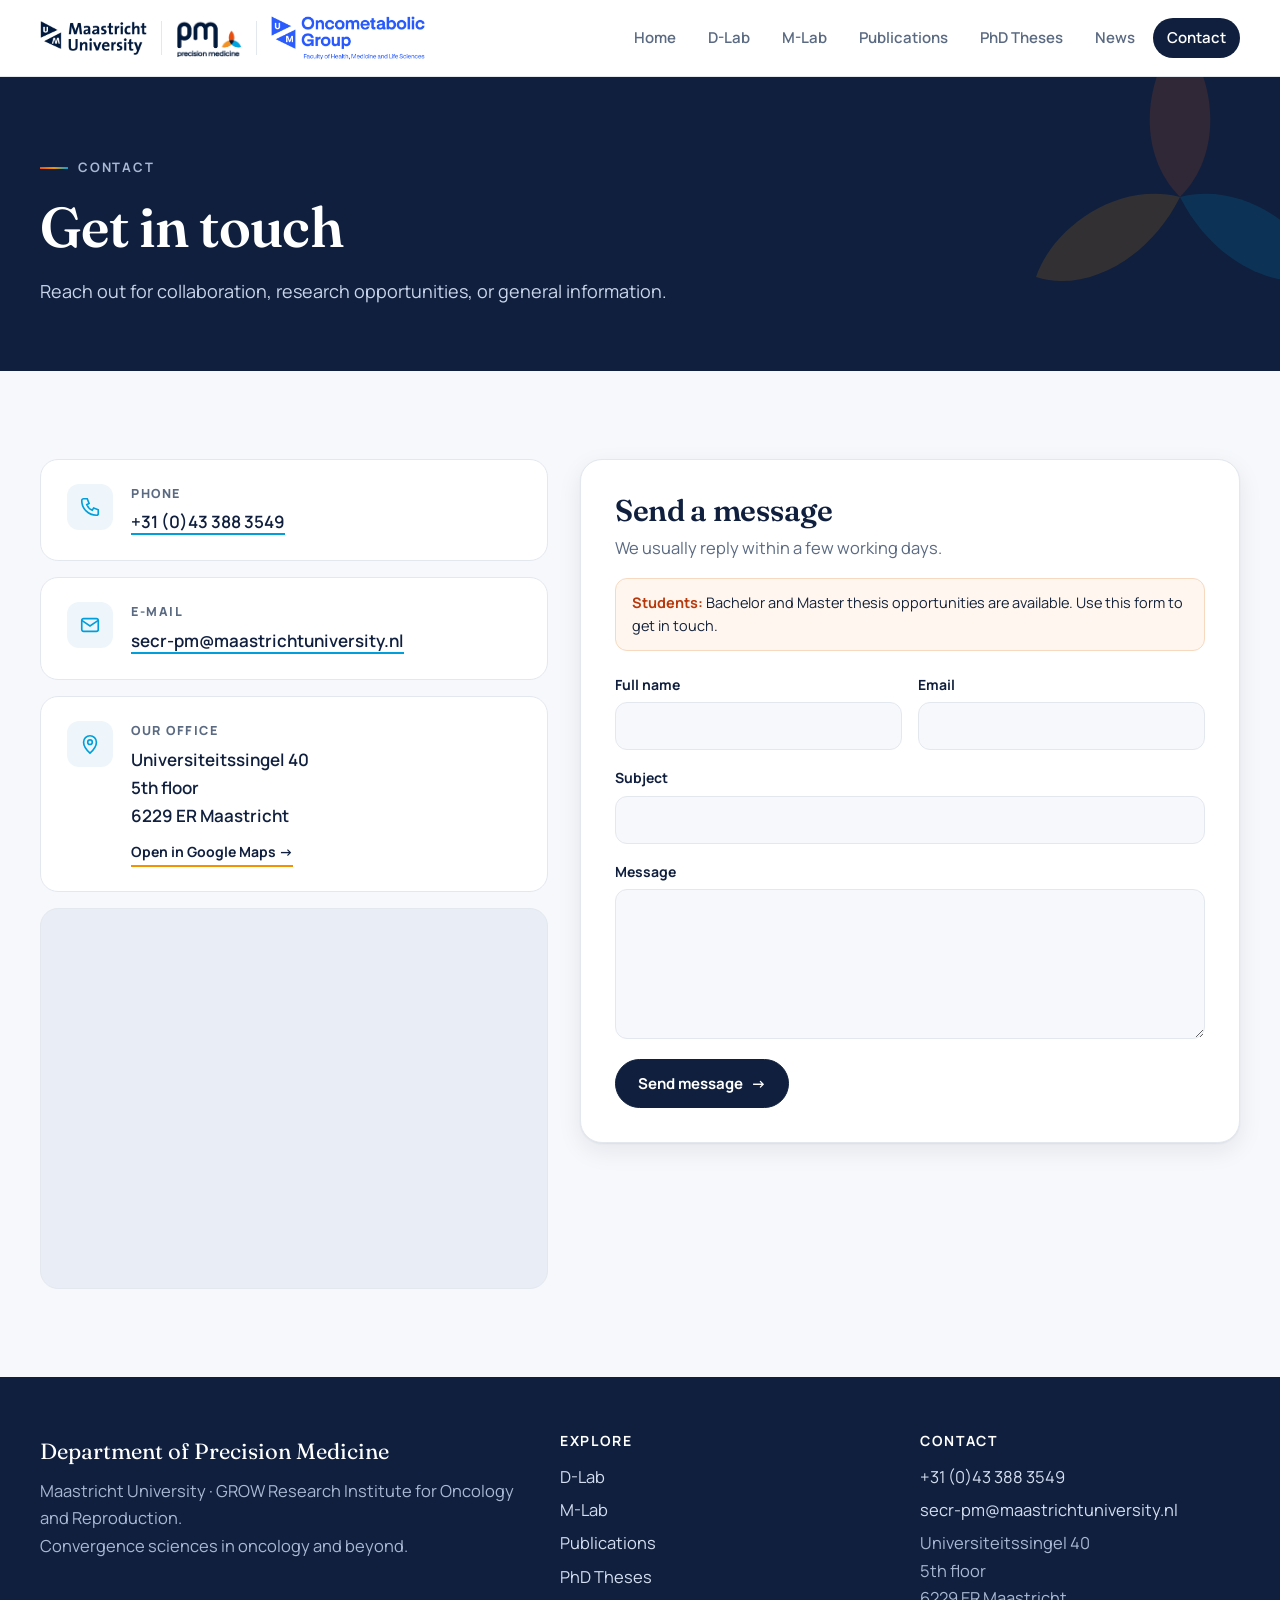
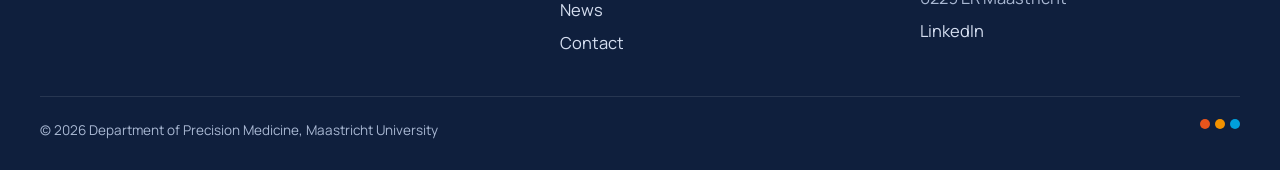
==== contact.html @ 1cc8ebc4 "Logo, secr-pm e-mail, inaugural lecture, full author lists" ====
<!doctype html>
<html lang="en">
<head>
<meta charset="utf-8">
<meta name="viewport" content="width=device-width, initial-scale=1">
<title>Contact | Department of Precision Medicine | Maastricht University</title>
<meta name="description" content="Contact the Department of Precision Medicine.">
<link rel="icon" href="img/logos/favicon.svg" type="image/svg+xml">
<link rel="icon" href="img/logos/favicon-32.png" sizes="32x32" type="image/png">
<link rel="icon" href="img/logos/favicon-16.png" sizes="16x16" type="image/png">
<link rel="icon" href="favicon.ico" sizes="48x48">
<link rel="apple-touch-icon" href="img/logos/apple-touch-icon.png">
<meta name="theme-color" content="#0f1f3d">
<link rel="preconnect" href="https://fonts.googleapis.com">
<link rel="preconnect" href="https://fonts.gstatic.com" crossorigin>
<link href="https://fonts.googleapis.com/css2?family=Fraunces:ital,opsz,wght@0,9..144,500;0,9..144,600;1,9..144,500;1,9..144,600&family=Manrope:wght@400;500;600;700;800&display=swap" rel="stylesheet">
<link rel="stylesheet" href="assets/css/site.css?v=20261124">
</head>
<body class="">
<header class="site-header">
  <div class="wrap">
    <a class="brand" href="index.html" aria-label="Department of Precision Medicine home">
      <img class="um" src="img/logos/um.png" alt="Maastricht University">
      <span class="divider"></span>
      <img class="pm" src="img/logos/department-logo.png" alt="Precision Medicine">
      <span class="divider d2"></span>
      <img class="onco" src="img/logos/oncometabolic-group.png" alt="Oncometabolic Group, Faculty of Health, Medicine and Life Sciences">
    </a>
    <button class="menu-btn" aria-expanded="false" aria-label="Open menu">Menu</button>
    <nav class="nav" aria-label="Main">
<a href="index.html">Home</a>
<a href="d-lab.html">D-Lab</a>
<a href="m-lab.html">M-Lab</a>
<a href="publications.html">Publications</a>
<a href="theses.html">PhD Theses</a>
<a href="news.html">News</a>
<a href="contact.html" class="active" aria-current="page">Contact</a>
    </nav>
  </div>
</header>
<main>
<section class="page-hero">
  <div class="trefoil" style="right:-60px;top:-40px;width:320px;height:320px;opacity:.16"><svg viewBox="0 0 200 200" aria-hidden="true"><g fill-opacity=".95">
<path d="M100 100 C70 70 80 20 100 0 C120 20 130 70 100 100Z" fill="#e8541c"/>
<path d="M100 100 C140 90 180 120 190 150 C160 160 120 140 100 100Z" fill="#009fdb"/>
<path d="M100 100 C80 140 40 160 10 150 C20 120 60 90 100 100Z" fill="#f39200"/></g></svg></div>
  <div class="wrap"><span class="eyebrow">Contact</span><h1>Get in touch</h1><p>Reach out for collaboration, research opportunities, or general information.</p></div>
</section>
<section class="section"><div class="wrap contact-grid">
  <div>
    <div class="info-cards">
      <div class="info"><span class="ic"><svg viewBox="0 0 24 24" fill="none" stroke="currentColor" stroke-width="1.8"><path d="M5 3h4l2 5-2.5 1.5a11 11 0 0 0 6 6L16 13l5 2v4a2 2 0 0 1-2 2A16 16 0 0 1 3 5a2 2 0 0 1 2-2z"/></svg></span><div><div class="k">Phone</div><div class="v"><a href="tel:+31433883549">+31 (0)43 388 3549</a></div></div></div>
      <div class="info"><span class="ic"><svg viewBox="0 0 24 24" fill="none" stroke="currentColor" stroke-width="1.8"><rect x="3" y="5" width="18" height="14" rx="2"/><path d="m3 7 9 6 9-6"/></svg></span><div><div class="k">E-mail</div><div class="v"><a href="mailto:secr-pm@maastrichtuniversity.nl">secr-pm@maastrichtuniversity.nl</a></div></div></div>
      <div class="info"><span class="ic"><svg viewBox="0 0 24 24" fill="none" stroke="currentColor" stroke-width="1.8"><path d="M12 22s7-6.5 7-12a7 7 0 0 0-14 0c0 5.5 7 12 7 12z"/><circle cx="12" cy="10" r="2.5"/></svg></span><div><div class="k">Our office</div><div class="v">Universiteitssingel 40<br>5th floor<br>6229 ER Maastricht</div>
        <a class="link-more" style="display:inline-block;margin-top:10px;font-size:14px" href="https://www.google.com/maps/search/?api=1&amp;query=Universiteitssingel+40,+6229+ER+Maastricht" target="_blank" rel="noopener">Open in Google Maps →</a></div></div>
    </div>
    <div class="map"><iframe title="Map: Universiteitssingel 40, Maastricht" loading="lazy" src="https://www.openstreetmap.org/export/embed.html?bbox=5.6855%2C50.8320%2C5.7005%2C50.8395&amp;layer=mapnik&amp;marker=50.83575%2C5.69300"></iframe></div>
  </div>
  <div class="form-card" id="form">
    <h2>Send a message</h2>
    <p>We usually reply within a few working days.</p>
    <div class="form-note-students"><strong>Students:</strong> Bachelor and Master thesis opportunities are available. Use this form to get in touch.</div>
    <form action="https://formsubmit.co/z.salahuddin@maastrichtuniversity.nl" method="POST">
      <input type="hidden" name="_subject" value="New contact form submission - Precision Medicine website">
      <input type="hidden" name="_captcha" value="false">
      <input type="hidden" name="_template" value="table">
      <div class="fgrid">
        <div class="field"><label for="name">Full name</label><input id="name" name="name" type="text" autocomplete="name" required></div>
        <div class="field"><label for="email">Email</label><input id="email" name="email" type="email" autocomplete="email" required></div>
        <div class="field full"><label for="subject">Subject</label><input id="subject" name="subject" type="text" required></div>
        <div class="field full"><label for="message">Message</label><textarea id="message" name="message" required></textarea></div>
      </div>
      <button class="btn" type="submit">Send message <span class="arr">→</span></button>
    </form>
  </div>
</div></section>
</main>
<footer class="site-footer">
  <div class="wrap">
    <div class="foot">
      <div>
        <div class="name">Department of Precision Medicine</div>
        <p>Maastricht University · GROW Research Institute for Oncology and Reproduction.<br>Convergence sciences in oncology and beyond.</p>
      </div>
      <div>
        <h4>Explore</h4>
        <ul><li><a href="d-lab.html">D-Lab</a></li><li><a href="m-lab.html">M-Lab</a></li><li><a href="publications.html">Publications</a></li><li><a href="theses.html">PhD Theses</a></li><li><a href="news.html">News</a></li><li><a href="contact.html">Contact</a></li></ul>
      </div>
      <div>
        <h4>Contact</h4>
        <ul>
          <li><a href="tel:+31433883549">+31 (0)43 388 3549</a></li>
          <li><a href="mailto:secr-pm@maastrichtuniversity.nl">secr-pm@maastrichtuniversity.nl</a></li>
          <li>Universiteitssingel 40<br>5th floor<br>6229 ER Maastricht</li>
          <li><a href="https://www.linkedin.com/company/precision-medicine-maastricht-university/" target="_blank" rel="noopener">LinkedIn</a></li>
        </ul>
      </div>
    </div>
    <div class="foot-bottom">
      <span>© <span data-year>2026</span> Department of Precision Medicine, Maastricht University</span>
      <span class="tri"><i style="background:#e8541c"></i><i style="background:#f39200"></i><i style="background:#009fdb"></i></span>
    </div>
  </div>
</footer>
<div class="lightbox" role="dialog" aria-label="Enlarged figure"><button aria-label="Close">×</button><img alt=""></div>
<script src="assets/js/site.js"></script>
</body>
</html>
---- assets/css/site.css ----
/* Department of Precision Medicine — site styles */
:root {
  --navy: #0f1f3d;
  --navy-2: #172b52;
  --ink: #14223a;
  --muted: #5a6a82;
  --line: #e3e8ef;
  --paper: #f7f8fb;
  --white: #ffffff;
  --cyan: #009fdb;
  --orange: #e8541c;
  --amber: #f39200;
  --accent: var(--cyan);
  --radius: 18px;
  --radius-sm: 12px;
  --shadow: 0 1px 2px rgba(15, 31, 61, .06), 0 8px 24px rgba(15, 31, 61, .08);
  --shadow-lg: 0 2px 4px rgba(15, 31, 61, .06), 0 20px 48px rgba(15, 31, 61, .14);
  --max: 1200px;
  --serif: "Fraunces", Georgia, "Times New Roman", serif;
  --sans: "Manrope", "Segoe UI", system-ui, sans-serif;
}

* { box-sizing: border-box; }
html { scroll-behavior: smooth; scroll-padding-top: 96px; }
body {
  margin: 0;
  font-family: var(--sans);
  font-size: 16.5px;
  line-height: 1.65;
  color: var(--ink);
  background: var(--paper);
  -webkit-font-smoothing: antialiased;
}
img { max-width: 100%; display: block; }
a { color: inherit; }
h1, h2, h3, h4 { line-height: 1.15; margin: 0; color: var(--navy); }
h1, h2 { font-family: var(--serif); font-weight: 600; letter-spacing: -0.01em; }
p { margin: 0; }
.wrap { width: min(var(--max), 100% - 40px); margin-inline: auto; }

/* ---------- Header ---------- */
.site-header {
  position: sticky; top: 0; z-index: 50;
  background: rgba(255, 255, 255, .92);
  backdrop-filter: saturate(160%) blur(10px);
  border-bottom: 1px solid var(--line);
}
.site-header .wrap { display: flex; align-items: center; gap: 24px; height: 76px; }
.brand { display: flex; align-items: center; gap: 14px; text-decoration: none; flex-shrink: 0; }
.brand img.um { height: 34px; width: auto; }
.brand .divider { width: 1px; height: 34px; background: var(--line); }
.brand img.pm { height: 38px; width: auto; }
.brand img.onco { height: 44px; width: auto; }
.nav { margin-left: auto; display: flex; gap: 4px; }
.nav a {
  text-decoration: none; font-weight: 600; font-size: 15px; color: var(--muted);
  padding: 8px 14px; border-radius: 999px; transition: background .2s, color .2s;
}
.nav a:hover { color: var(--navy); background: #eef2f7; }
.nav a.active { color: var(--white); background: var(--navy); }
.menu-btn { display: none; margin-left: auto; background: none; border: 1px solid var(--line); border-radius: 10px; padding: 8px 12px; font: 600 14px var(--sans); color: var(--navy); cursor: pointer; }

/* ---------- Trefoil motif (from the logo) ---------- */
.trefoil { position: absolute; pointer-events: none; opacity: .9; }

/* ---------- Hero (home) ---------- */
.hero {
  position: relative; overflow: hidden;
  background: var(--white);
  border-bottom: 1px solid var(--line);
}
.hero .wrap { display: grid; grid-template-columns: 1.25fr .9fr; gap: 56px; align-items: center; padding: 88px 0 80px; }
.eyebrow {
  display: inline-flex; align-items: center; gap: 10px;
  font-size: 13px; font-weight: 700; letter-spacing: .14em; text-transform: uppercase; color: var(--muted);
}
.eyebrow::before { content: ""; width: 28px; height: 2px; background: linear-gradient(90deg, var(--orange), var(--amber), var(--cyan)); }
.hero h1 { font-size: clamp(38px, 5.2vw, 64px); margin: 18px 0 22px; }
.hero h1 em { font-style: italic; color: var(--orange); }
.hero p.lead { font-size: 19px; color: var(--muted); max-width: 60ch; }
.hero .actions { display: flex; flex-wrap: wrap; gap: 12px; margin-top: 32px; }
.btn {
  display: inline-flex; align-items: center; gap: 8px;
  font: 700 15px var(--sans); text-decoration: none; cursor: pointer;
  padding: 13px 22px; border-radius: 999px; border: 1.5px solid var(--navy);
  background: var(--navy); color: var(--white); transition: transform .15s, background .2s, color .2s;
}
.btn:hover { transform: translateY(-1px); background: var(--navy-2); }
.btn.ghost { background: transparent; color: var(--navy); }
.btn.ghost:hover { background: var(--navy); color: var(--white); }
.btn .arr { transition: transform .2s; }
.btn:hover .arr { transform: translateX(3px); }

.hero-card {
  position: relative; background: var(--paper); border: 1px solid var(--line);
  border-radius: 28px; padding: 36px; box-shadow: var(--shadow);
}
.hero-card .pm-logo { width: 78%; margin: 0 auto 28px; }
.stats { display: grid; grid-template-columns: repeat(3, 1fr); gap: 10px; }
.stat { background: var(--white); border: 1px solid var(--line); border-radius: 14px; padding: 14px 12px; text-align: center; }
.stat b { display: block; font-family: var(--serif); font-size: 30px; color: var(--navy); line-height: 1.1; }
.stat span { font-size: 12.5px; color: var(--muted); font-weight: 600; }

/* ---------- Sections ---------- */
.section { padding: 88px 0; }
.section.alt { background: var(--white); border-block: 1px solid var(--line); }
.section-head { display: flex; justify-content: space-between; align-items: end; gap: 24px; margin-bottom: 40px; flex-wrap: wrap; }
.section-head h2 { font-size: clamp(30px, 3.6vw, 44px); }
.section-head p { color: var(--muted); max-width: 56ch; margin-top: 10px; }
.link-more { font-weight: 700; color: var(--navy); text-decoration: none; border-bottom: 2px solid var(--amber); padding-bottom: 2px; white-space: nowrap; }
.link-more:hover { color: var(--orange); }

/* ---------- Labs band ---------- */
.labs { background: var(--navy); color: #dbe4f3; position: relative; overflow: hidden; }
.labs .section-head h2 { color: var(--white); }
.labs .section-head p { color: #a9b8d3; }
.lab-grid { display: grid; grid-template-columns: 1fr 1fr; gap: 24px; }
.lab-card {
  position: relative; display: flex; flex-direction: column; gap: 18px;
  padding: 36px; border-radius: 24px; text-decoration: none;
  background: rgba(255, 255, 255, .04); border: 1px solid rgba(255, 255, 255, .1);
  transition: transform .25s, background .25s, border-color .25s;
}
.lab-card:hover { transform: translateY(-4px); background: rgba(255, 255, 255, .07); }
.lab-card.d:hover { border-color: var(--cyan); }
.lab-card.m:hover { border-color: var(--orange); }
.lab-card img.logo { height: 76px; width: auto; align-self: flex-start; }
.lab-card h3 { color: var(--white); font-size: 21px; }
.lab-card p { color: #b9c6dd; }
.lab-card .go { margin-top: auto; font-weight: 700; color: var(--white); }
.lab-card.d .go { color: #5cc8f0; }
.lab-card.m .go { color: #ff8a5c; }
.chips { display: flex; flex-wrap: wrap; gap: 8px; }
.chip { font-size: 12.5px; font-weight: 600; padding: 5px 11px; border-radius: 999px; background: rgba(255, 255, 255, .08); color: #d5def0; }

/* ---------- News ---------- */
.featured {
  display: grid; grid-template-columns: auto 1fr auto; gap: 28px; align-items: center;
  background: var(--white); border: 1px solid var(--line); border-left: 6px solid var(--amber);
  border-radius: var(--radius); padding: 28px 32px; margin-bottom: 28px; box-shadow: var(--shadow);
}
.datebox { text-align: center; min-width: 92px; padding: 12px 10px; border-radius: 14px; background: var(--navy); color: var(--white); }
.datebox b { display: block; font-family: var(--serif); font-size: 40px; line-height: 1; }
.datebox span { font-size: 13px; font-weight: 700; letter-spacing: .1em; text-transform: uppercase; color: #a9c4ea; }
.featured .tag { color: var(--orange); }
.featured h3 { font-size: 22px; margin: 6px 0 8px; font-family: var(--serif); font-weight: 600; }
.featured p { color: var(--muted); font-size: 15px; }
.featured .meta-line { display: flex; flex-wrap: wrap; gap: 6px 18px; margin-top: 10px; font-size: 14px; color: var(--ink); }
.featured .meta-line strong { color: var(--navy); }

.news-grid { display: grid; grid-template-columns: repeat(3, 1fr); gap: 24px; }
.news-card {
  display: flex; flex-direction: column; background: var(--white); border: 1px solid var(--line);
  border-radius: var(--radius); overflow: hidden; transition: transform .2s, box-shadow .2s;
}
.news-card:hover { transform: translateY(-3px); box-shadow: var(--shadow-lg); }
.news-media { aspect-ratio: 16 / 9; background: #eef2f7; overflow: hidden; position: relative; }
.news-media img { position: absolute; inset: 0; width: 100%; height: 100%; object-fit: cover; }
.news-media.m-contain img { object-fit: contain; padding: 22px; background: var(--white); }
.news-media iframe { position: absolute; inset: 0; width: 100%; height: 100%; border: 0; display: block; }
.news-media.m-cover img { object-fit: contain; object-position: center; background: linear-gradient(135deg, #e9eef6, #f7f8fb); padding: 12px; }
.tile {
  position: absolute; inset: 0; display: flex; flex-direction: column; justify-content: flex-end;
  padding: 20px 22px; color: var(--white); overflow: hidden;
  background: var(--navy);
}
.tile.k-pub { background: linear-gradient(135deg, #0a5f8e 0%, #009fdb 100%); }
.tile.k-grant { background: linear-gradient(135deg, #b8380c 0%, #f39200 100%); }
.tile.k-defence { background: linear-gradient(135deg, #0f1f3d 0%, #26457d 100%); }
.tile.k-team { background: linear-gradient(135deg, #0f1f3d 0%, #0a5f8e 100%); }
.tile .big { font-family: var(--serif); font-size: 26px; line-height: 1.15; font-weight: 600; max-width: 85%; position: relative; z-index: 1; }
.tile .small { font-size: 12px; font-weight: 700; letter-spacing: .14em; text-transform: uppercase; opacity: .85; margin-bottom: 6px; position: relative; z-index: 1; }
.tile svg { position: absolute; right: -30px; top: -30px; width: 170px; height: 170px; opacity: .22; }
.news-body { padding: 22px 24px 24px; display: flex; flex-direction: column; gap: 10px; flex: 1; }
.tag { font-size: 12px; font-weight: 800; letter-spacing: .12em; text-transform: uppercase; color: var(--cyan); }
.tag.t-grant { color: var(--orange); }
.tag.t-defence, .tag.t-event { color: #b06a00; }
.tag.t-team { color: #0a5f8e; }
.news-body h3 { font-size: 18px; line-height: 1.35; font-family: var(--sans); font-weight: 800; }
.news-body p { color: var(--muted); font-size: 15px; }
.news-body .date { font-size: 13px; color: var(--muted); font-weight: 600; }
.news-links { margin-top: auto; padding-top: 8px; display: flex; gap: 18px; flex-wrap: wrap; }
.news-links a { font-weight: 700; color: var(--navy); text-decoration: none; font-size: 14.5px; border-bottom: 2px solid var(--cyan); }
.news-links a:hover { color: var(--cyan); }

/* ---------- Partners ticker ---------- */
.partners { padding: 56px 0; background: var(--white); border-top: 1px solid var(--line); overflow: hidden; }
.partners h2 { font-family: var(--sans); font-size: 13px; font-weight: 800; letter-spacing: .16em; text-transform: uppercase; color: var(--muted); text-align: center; margin-bottom: 28px; }
.ticker { display: flex; width: max-content; gap: 72px; align-items: center; animation: scroll 40s linear infinite; }
.ticker img { height: 44px; width: auto; max-width: 180px; object-fit: contain; filter: grayscale(1); opacity: .7; transition: filter .2s, opacity .2s; }
.ticker img:hover { filter: none; opacity: 1; }
.partners:hover .ticker { animation-play-state: paused; }
@keyframes scroll { to { transform: translateX(-50%); } }
@media (prefers-reduced-motion: reduce) { .ticker { animation: none; flex-wrap: wrap; justify-content: center; width: auto; } }

/* ---------- Page hero (inner pages) ---------- */
.page-hero { position: relative; overflow: hidden; background: var(--navy); color: #c9d5ea; }
.page-hero .wrap { padding: 72px 0 64px; position: relative; z-index: 1; }
.page-hero .eyebrow { color: #a9b8d3; }
.page-hero h1 { color: var(--white); font-size: clamp(34px, 4.6vw, 56px); margin: 16px 0 18px; max-width: 22ch; }
.page-hero p { font-size: 18px; max-width: 70ch; }
.page-hero .lab-logo { height: 64px; width: auto; margin-bottom: 18px; }
.page-hero.d { background: linear-gradient(120deg, #0f1f3d 0%, #0f1f3d 55%, #07507a 100%); }
.page-hero.m { background: linear-gradient(120deg, #0f1f3d 0%, #0f1f3d 55%, #7a2a0c 100%); }

/* ---------- Lab topic sections ---------- */
.topic { display: grid; grid-template-columns: 1fr 1.1fr; gap: 56px; align-items: center; }
.topic + .topic { margin-top: 96px; }
.topic.flip .topic-text { order: 2; }
.topic .num { font-family: var(--serif); font-size: 15px; font-weight: 600; color: var(--accent); letter-spacing: .06em; }
.topic h2 { font-size: clamp(28px, 3vw, 38px); margin: 8px 0 14px; }
.topic .focus { color: var(--muted); font-size: 16.5px; margin-bottom: 22px; }
.topic ul { list-style: none; padding: 0; margin: 0; display: grid; gap: 14px; }
.topic li { position: relative; padding-left: 22px; font-size: 15.5px; }
.topic li::before { content: ""; position: absolute; left: 0; top: .62em; width: 9px; height: 9px; border-radius: 50%; background: var(--accent); }
.topic li strong { color: var(--navy); }
.topic figure { margin: 0; }
.zoom {
  display: block; width: 100%; padding: 0; border: 1px solid var(--line); border-radius: var(--radius);
  overflow: hidden; background: var(--white); cursor: zoom-in; box-shadow: var(--shadow); transition: box-shadow .2s, transform .2s;
}
.zoom:hover { box-shadow: var(--shadow-lg); transform: translateY(-2px); }
.topic figcaption { font-size: 13px; color: var(--muted); margin-top: 10px; text-align: center; }
body.lab-d { --accent: var(--cyan); }
body.lab-m { --accent: var(--orange); }

/* lightbox */
.lightbox { position: fixed; inset: 0; z-index: 100; background: rgba(8, 16, 32, .9); display: none; align-items: center; justify-content: center; padding: 24px; cursor: zoom-out; }
.lightbox.open { display: flex; }
.lightbox img { max-width: min(1600px, 100%); max-height: 100%; border-radius: 10px; background: var(--white); }
.lightbox button { position: absolute; top: 16px; right: 16px; width: 44px; height: 44px; border-radius: 50%; border: 0; font-size: 22px; background: var(--white); color: var(--navy); cursor: pointer; }

/* ---------- Toolbar / filters ---------- */
.toolbar {
  position: sticky; top: 76px; z-index: 20; background: rgba(247, 248, 251, .95); backdrop-filter: blur(8px);
  border-bottom: 1px solid var(--line);
}
.toolbar .wrap { display: flex; gap: 16px; align-items: center; flex-wrap: wrap; padding: 14px 0; }
.seg { display: inline-flex; background: var(--white); border: 1px solid var(--line); border-radius: 999px; padding: 4px; gap: 2px; flex-wrap: wrap; }
.seg button {
  border: 0; background: none; font: 700 14px var(--sans); color: var(--muted); padding: 8px 16px; border-radius: 999px; cursor: pointer; transition: background .2s, color .2s;
}
.seg button:hover { color: var(--navy); }
.seg button.on { background: var(--navy); color: var(--white); }
.seg a { text-decoration: none; font: 700 14px var(--sans); color: var(--muted); padding: 8px 14px; border-radius: 999px; }
.seg a:hover { background: #eef2f7; color: var(--navy); }
.toolbar .label { font-size: 13px; font-weight: 700; color: var(--muted); text-transform: uppercase; letter-spacing: .1em; }
.search {
  margin-left: auto; min-width: 240px; flex: 0 1 320px; font: 500 15px var(--sans); color: var(--ink);
  padding: 10px 16px; border: 1px solid var(--line); border-radius: 999px; background: var(--white);
}
.search:focus { outline: 2px solid var(--cyan); outline-offset: 1px; }

/* ---------- Theses ---------- */
.upcoming {
  display: grid; grid-template-columns: auto 1fr; gap: 28px; align-items: center;
  background: var(--white); border: 1px solid var(--line); border-radius: 22px; padding: 28px 32px; margin-bottom: 64px; box-shadow: var(--shadow);
  position: relative; overflow: hidden;
}
.upcoming::after { content: ""; position: absolute; inset: 0 auto 0 0; width: 6px; background: linear-gradient(var(--orange), var(--amber), var(--cyan)); }
.upcoming h3 { font-family: var(--serif); font-size: 24px; font-weight: 600; margin: 6px 0 10px; }
.upcoming p { color: var(--muted); }
.upcoming .meta-line { display: flex; flex-wrap: wrap; gap: 6px 22px; margin-top: 12px; font-size: 14.5px; }
.upcoming .meta-line strong { color: var(--navy); }

.year-block { margin-bottom: 72px; }
.year-block.hidden { display: none; }
.year-head { display: flex; align-items: baseline; gap: 18px; margin-bottom: 28px; padding-bottom: 14px; border-bottom: 1px solid var(--line); }
.year-head h2 { font-size: 52px; line-height: 1; }
.year-head .count { font-weight: 700; color: var(--muted); font-size: 15px; }
.shelf { display: grid; grid-template-columns: repeat(auto-fill, minmax(180px, 1fr)); gap: 36px 28px; }
.book { text-decoration: none; display: flex; flex-direction: column; gap: 14px; }
.book.hidden { display: none; }
.cover {
  position: relative; aspect-ratio: 7 / 10; border-radius: 4px 10px 10px 4px; overflow: hidden; background: #e9eef6;
  box-shadow: 0 2px 4px rgba(15, 31, 61, .12), 0 14px 28px rgba(15, 31, 61, .18);
  transition: transform .3s cubic-bezier(.2, .7, .3, 1), box-shadow .3s;
  transform-origin: left center;
}
.cover::before { /* spine shading */
  content: ""; position: absolute; inset: 0 auto 0 0; width: 10px; z-index: 1;
  background: linear-gradient(90deg, rgba(0, 0, 0, .22), rgba(255, 255, 255, .15) 60%, transparent);
}
.cover img { width: 100%; height: 100%; object-fit: cover; }
.book:hover .cover { transform: perspective(900px) rotateY(-12deg) translateY(-4px); box-shadow: 0 4px 8px rgba(15, 31, 61, .14), 0 26px 46px rgba(15, 31, 61, .26); }
.cover .open {
  position: absolute; right: 10px; bottom: 10px; z-index: 2; background: var(--white); color: var(--navy);
  font-size: 12.5px; font-weight: 800; padding: 6px 11px; border-radius: 999px; opacity: 0; transform: translateY(6px); transition: opacity .2s, transform .2s;
}
.book:hover .cover .open, .book:focus-visible .cover .open { opacity: 1; transform: none; }
.cover.blank { display: flex; flex-direction: column; justify-content: space-between; padding: 22px 18px 18px 24px; color: var(--white); background: linear-gradient(160deg, var(--navy) 0%, #26457d 100%); }
.cover.blank .t { font-family: var(--serif); font-size: 21px; line-height: 1.2; font-weight: 600; }
.cover.blank .s { font-size: 11.5px; letter-spacing: .14em; text-transform: uppercase; opacity: .8; font-weight: 700; }
.cover.blank .bar { height: 4px; width: 46px; background: linear-gradient(90deg, var(--orange), var(--amber), var(--cyan)); border-radius: 2px; }
.book .name { font-weight: 800; color: var(--navy); font-size: 15.5px; line-height: 1.3; }
.book .who { font-size: 13px; color: var(--muted); font-weight: 600; margin-top: 3px; display: flex; align-items: center; gap: 6px; }
.dot { width: 8px; height: 8px; border-radius: 50%; display: inline-block; flex-shrink: 0; }
.dot.lambin { background: var(--cyan); }
.dot.theys { background: var(--orange); }
.empty-note { display: none; color: var(--muted); padding: 40px 0; text-align: center; }

/* ---------- Publications ---------- */
.pub-list { display: grid; gap: 14px; }
.pub {
  display: grid; grid-template-columns: 76px 1fr auto; gap: 22px; align-items: center;
  background: var(--white); border: 1px solid var(--line); border-radius: 16px; padding: 20px 24px; transition: box-shadow .2s, border-color .2s;
}
.pub:hover { box-shadow: var(--shadow); border-color: #cfd8e5; }
.pub.hidden { display: none; }
.pub .yr { font-family: var(--serif); font-size: 26px; font-weight: 600; color: var(--navy); }
.pub .lab { display: inline-block; font-size: 11.5px; font-weight: 800; letter-spacing: .1em; text-transform: uppercase; padding: 3px 9px; border-radius: 999px; margin-bottom: 6px; }
.pub .lab.d { background: #e3f4fb; color: #046a94; }
.pub .lab.m { background: #fdeae2; color: #a8390f; }
.pub h3 { font-family: var(--sans); font-size: 16.5px; font-weight: 700; line-height: 1.45; }
.pub .au { font-size: 14px; color: var(--muted); margin-top: 4px; }
.pub .au i { font-style: normal; color: var(--ink); font-weight: 600; }
.pub a.read {
  text-decoration: none; font-weight: 700; font-size: 14px; color: var(--navy); white-space: nowrap;
  padding: 9px 16px; border: 1.5px solid var(--line); border-radius: 999px; transition: background .2s, color .2s, border-color .2s;
}
.pub a.read:hover { background: var(--navy); border-color: var(--navy); color: var(--white); }
.pub.new { border-left: 4px solid var(--amber); }
.pub .newbadge { font-size: 11px; font-weight: 800; color: #b06a00; margin-left: 8px; letter-spacing: .08em; }

/* ---------- Contact ---------- */
.contact-grid { display: grid; grid-template-columns: 1fr 1.3fr; gap: 32px; align-items: start; }
.info-cards { display: grid; gap: 16px; }
.info { background: var(--white); border: 1px solid var(--line); border-radius: var(--radius); padding: 24px 26px; display: flex; gap: 18px; }
.info .ic { width: 46px; height: 46px; border-radius: 12px; background: #eef6fb; color: var(--cyan); display: grid; place-items: center; flex-shrink: 0; }
.info .ic svg { width: 22px; height: 22px; }
.info .k { font-size: 12.5px; font-weight: 800; letter-spacing: .12em; text-transform: uppercase; color: var(--muted); }
.info .v { font-size: 17px; font-weight: 600; color: var(--navy); margin-top: 4px; }
.info .v a { text-decoration: none; border-bottom: 2px solid var(--cyan); }
.form-card { background: var(--white); border: 1px solid var(--line); border-radius: 22px; padding: 34px; box-shadow: var(--shadow); }
.form-card h2 { font-size: 30px; margin-bottom: 6px; }
.form-card > p { color: var(--muted); margin-bottom: 24px; }
.fgrid { display: grid; grid-template-columns: 1fr 1fr; gap: 16px; }
.field { display: flex; flex-direction: column; gap: 6px; }
.field.full { grid-column: 1 / -1; }
.field label { font-size: 14px; font-weight: 700; color: var(--navy); }
.field input, .field textarea {
  font: 500 15.5px var(--sans); color: var(--ink); padding: 12px 14px; border: 1.5px solid var(--line); border-radius: 12px; background: var(--paper);
  transition: border-color .2s, background .2s;
}
.field input:focus, .field textarea:focus { outline: none; border-color: var(--cyan); background: var(--white); }
.field textarea { min-height: 150px; resize: vertical; }
.form-card .btn { margin-top: 20px; }
.map { margin-top: 16px; border-radius: var(--radius); overflow: hidden; border: 1px solid var(--line); aspect-ratio: 4 / 3; background: #e9eef6; }
.map iframe { width: 100%; height: 100%; border: 0; display: block; }

/* ---------- Footer ---------- */
.site-footer { background: var(--navy); color: #a9b8d3; padding: 56px 0 28px; }
.foot { display: grid; grid-template-columns: 1.5fr 1fr 1fr; gap: 40px; }
.foot h4 { color: var(--white); font-size: 14px; letter-spacing: .12em; text-transform: uppercase; margin-bottom: 14px; font-family: var(--sans); }
.foot a { color: #d5def0; text-decoration: none; }
.foot a:hover { color: var(--white); text-decoration: underline; }
.foot ul { list-style: none; margin: 0; padding: 0; display: grid; gap: 6px; }
.foot .name { font-family: var(--serif); font-size: 22px; color: var(--white); margin-bottom: 8px; }
.foot-bottom { margin-top: 40px; padding-top: 22px; border-top: 1px solid rgba(255, 255, 255, .1); display: flex; justify-content: space-between; gap: 16px; font-size: 13.5px; flex-wrap: wrap; }
.tri { display: inline-flex; gap: 5px; }
.tri i { width: 10px; height: 10px; border-radius: 50%; }

/* ---------- Reveal ---------- */
.reveal { opacity: 0; transform: translateY(16px); transition: opacity .6s ease, transform .6s ease; }
.reveal.in { opacity: 1; transform: none; }
@media (prefers-reduced-motion: reduce) { .reveal { opacity: 1; transform: none; } }

/* ---------- Responsive ---------- */
@media (max-width: 1020px) {
  .hero .wrap { grid-template-columns: 1fr; padding: 64px 0; }
  .news-grid { grid-template-columns: 1fr 1fr; }
  .topic, .topic.flip { grid-template-columns: 1fr; gap: 28px; }
  .topic.flip .topic-text { order: 0; }
  .contact-grid { grid-template-columns: 1fr; }
}
@media (max-width: 860px) {
  .menu-btn { display: block; }
  .nav { display: none; position: absolute; top: 76px; left: 0; right: 0; flex-direction: column; background: var(--white); border-bottom: 1px solid var(--line); padding: 10px 20px 18px; }
  .nav.open { display: flex; }
  .nav a { padding: 12px 14px; }
  .lab-grid { grid-template-columns: 1fr; }
  .featured { grid-template-columns: auto 1fr; }
  .featured .btn { grid-column: 1 / -1; justify-self: start; }
  .foot { grid-template-columns: 1fr; }
  .toolbar { top: 76px; }
  .search { margin-left: 0; flex: 1 1 100%; }
}
@media (max-width: 640px) {
  body { font-size: 16px; }
  .wrap { width: calc(100% - 32px); }
  .brand .divider, .brand img.um { display: none; }
  .brand img.onco { height: 34px; }
  .section { padding: 64px 0; }
  .news-grid { grid-template-columns: 1fr; }
  .stats { grid-template-columns: repeat(3, 1fr); }
  .hero-card { padding: 24px; }
  .featured, .upcoming { grid-template-columns: 1fr; padding: 24px; }
  .datebox { justify-self: start; }
  .shelf { grid-template-columns: repeat(2, 1fr); gap: 28px 18px; }
  .year-head h2 { font-size: 40px; }
  .pub { grid-template-columns: 1fr; gap: 10px; padding: 18px; }
  .pub .yr { font-size: 20px; }
  .pub a.read { justify-self: start; }
  .fgrid { grid-template-columns: 1fr; }
  .form-card { padding: 24px; }
  .lab-card { padding: 26px; }
}

/* long e-mail addresses wrap on small screens */
.info > div { min-width: 0; }
.info .v { overflow-wrap: anywhere; }

/* publications: year filter + journal */
.yearsel { font: 700 14px var(--sans); color: var(--navy); padding: 9px 14px; border: 1px solid var(--line); border-radius: 999px; background: var(--white); cursor: pointer; }
.yearsel:focus { outline: 2px solid var(--cyan); outline-offset: 1px; }
.pub .au .jn { font-style: italic; color: var(--muted); }

/* student thesis call-to-action */
.student-cta { padding: 72px 0 0; }
.cta-box {
  display: grid; grid-template-columns: auto 1fr auto; gap: 28px; align-items: center;
  background: linear-gradient(120deg, #fff7ef 0%, #ffffff 55%, #eef8fd 100%);
  border: 1px solid var(--line); border-radius: 24px; padding: 32px 36px; box-shadow: var(--shadow); position: relative; overflow: hidden;
}
.cta-box::before { content: ""; position: absolute; inset: 0 auto 0 0; width: 6px; background: linear-gradient(var(--orange), var(--amber), var(--cyan)); }
.cta-ic { width: 64px; height: 64px; border-radius: 18px; background: var(--navy); color: var(--white); display: grid; place-items: center; }
.cta-ic svg { width: 32px; height: 32px; }
.cta-text h2 { font-size: clamp(24px, 2.6vw, 32px); margin: 8px 0 8px; }
.cta-text p { color: var(--muted); }
.form-note-students { background: #fff7ef; border: 1px solid #f6d9bf; border-radius: 12px; padding: 12px 16px; font-size: 14.5px; margin: -8px 0 22px; color: var(--ink); }
.form-note-students strong { color: #b8380c; }
@media (max-width: 860px) { .cta-box { grid-template-columns: 1fr; padding: 26px; } .cta-box .btn { justify-self: start; } }
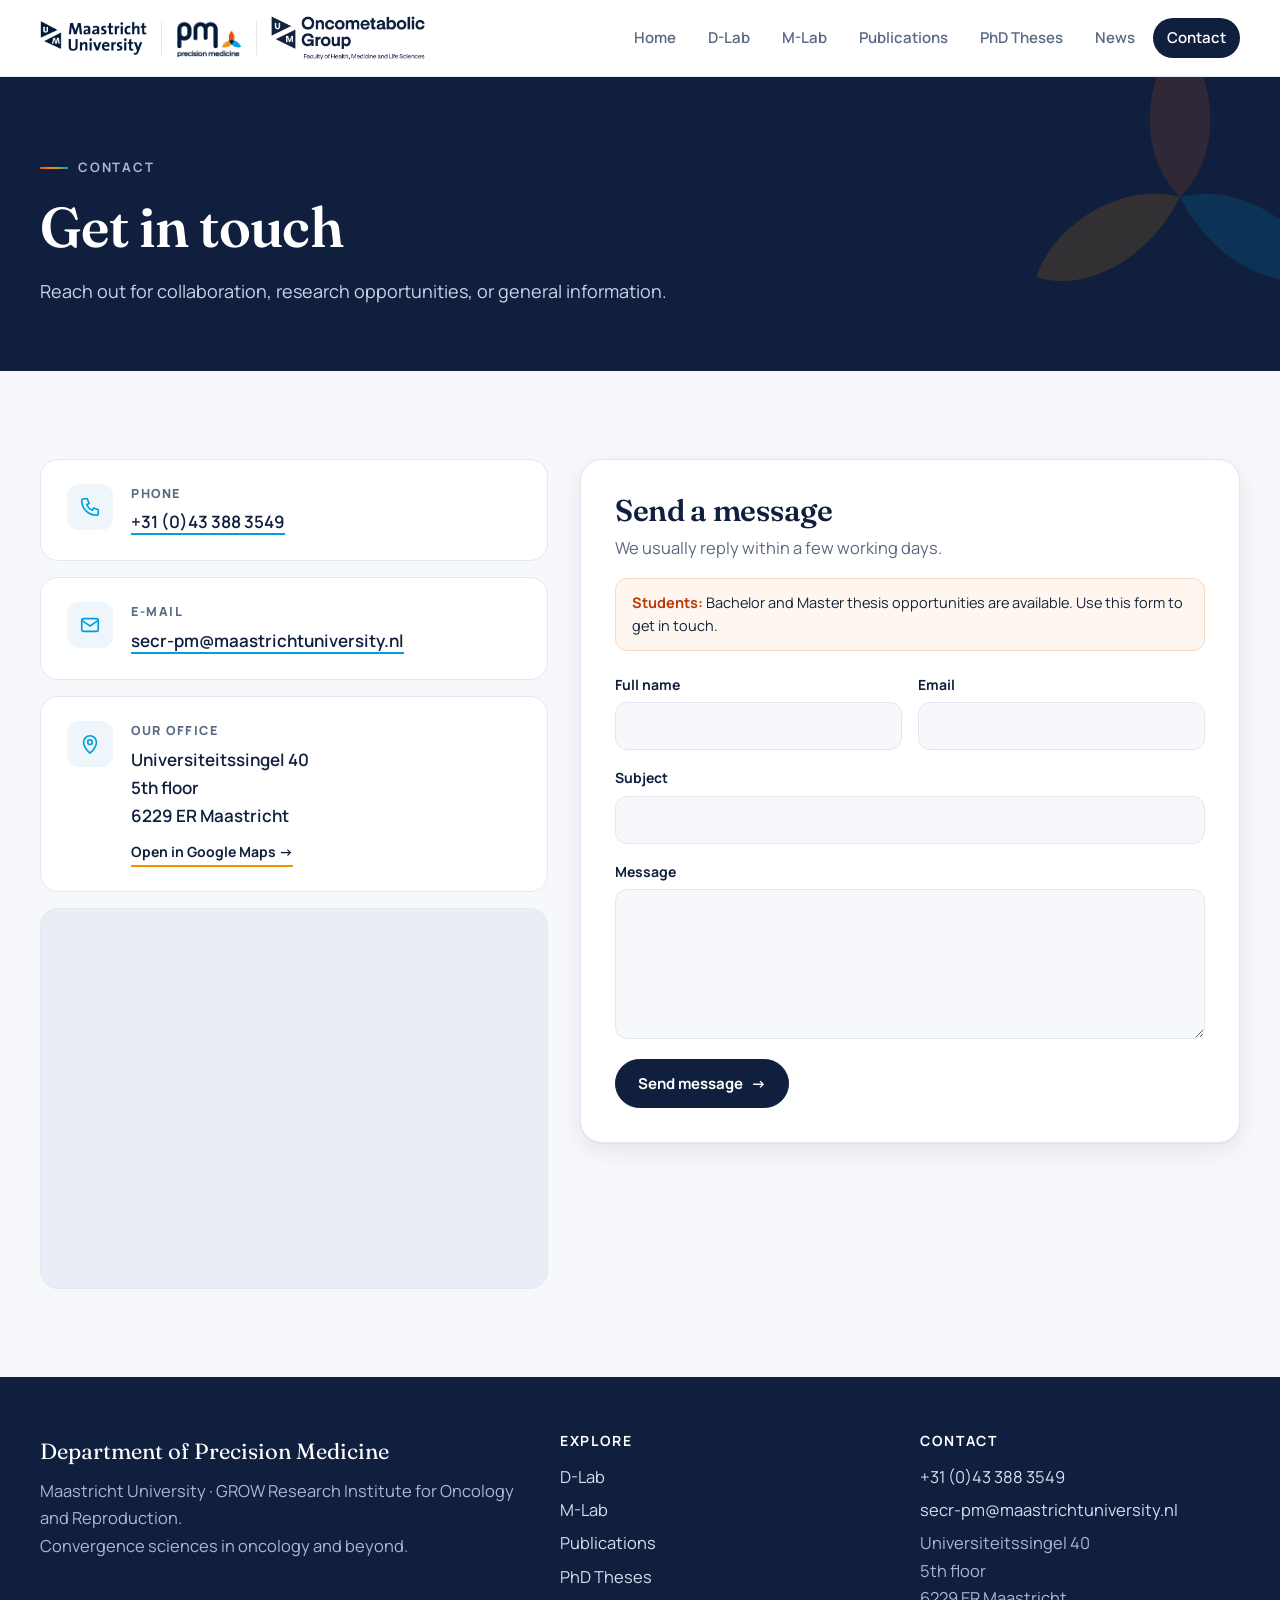
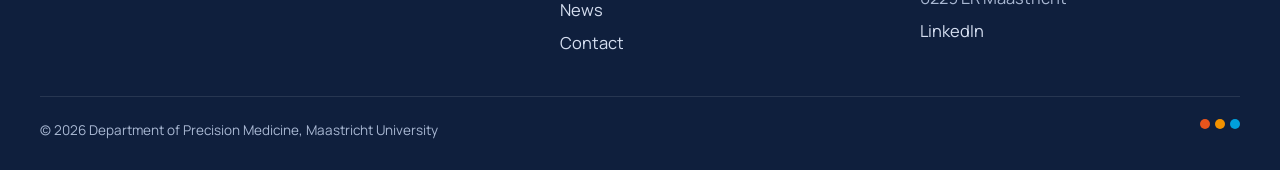
==== commit 5e78a399: "Jella van de Laak; map at UNS 40" ====
--- a/contact.html
+++ b/contact.html
@@ -14,7 +14,7 @@
 <link rel="preconnect" href="https://fonts.googleapis.com">
 <link rel="preconnect" href="https://fonts.gstatic.com" crossorigin>
 <link href="https://fonts.googleapis.com/css2?family=Fraunces:ital,opsz,wght@0,9..144,500;0,9..144,600;1,9..144,500;1,9..144,600&family=Manrope:wght@400;500;600;700;800&display=swap" rel="stylesheet">
-<link rel="stylesheet" href="assets/css/site.css?v=20261124">
+<link rel="stylesheet" href="assets/css/site.css?v=20261124b">
 </head>
 <body class="">
 <header class="site-header">
@@ -54,7 +54,7 @@
       <div class="info"><span class="ic"><svg viewBox="0 0 24 24" fill="none" stroke="currentColor" stroke-width="1.8"><path d="M12 22s7-6.5 7-12a7 7 0 0 0-14 0c0 5.5 7 12 7 12z"/><circle cx="12" cy="10" r="2.5"/></svg></span><div><div class="k">Our office</div><div class="v">Universiteitssingel 40<br>5th floor<br>6229 ER Maastricht</div>
         <a class="link-more" style="display:inline-block;margin-top:10px;font-size:14px" href="https://www.google.com/maps/search/?api=1&amp;query=Universiteitssingel+40,+6229+ER+Maastricht" target="_blank" rel="noopener">Open in Google Maps →</a></div></div>
     </div>
-    <div class="map"><iframe title="Map: Universiteitssingel 40, Maastricht" loading="lazy" src="https://www.openstreetmap.org/export/embed.html?bbox=5.6855%2C50.8320%2C5.7005%2C50.8395&amp;layer=mapnik&amp;marker=50.83575%2C5.69300"></iframe></div>
+    <div class="map"><iframe title="Map: Universiteitssingel 40, Maastricht" loading="lazy" src="https://www.openstreetmap.org/export/embed.html?bbox=5.7089%2C50.8329%2C5.7239%2C50.8404&amp;layer=mapnik&amp;marker=50.83664%2C5.71644"></iframe></div>
   </div>
   <div class="form-card" id="form">
     <h2>Send a message</h2>
--- a/assets/css/site.css
+++ b/assets/css/site.css
@@ -373,11 +373,14 @@
   .topic.flip .topic-text { order: 0; }
   .contact-grid { grid-template-columns: 1fr; }
 }
-@media (max-width: 860px) {
+/* Collapse the main menu earlier so the three header logos and the menu never collide */
+@media (max-width: 1100px) {
   .menu-btn { display: block; }
   .nav { display: none; position: absolute; top: 76px; left: 0; right: 0; flex-direction: column; background: var(--white); border-bottom: 1px solid var(--line); padding: 10px 20px 18px; }
   .nav.open { display: flex; }
   .nav a { padding: 12px 14px; }
+}
+@media (max-width: 860px) {
   .lab-grid { grid-template-columns: 1fr; }
   .featured { grid-template-columns: auto 1fr; }
   .featured .btn { grid-column: 1 / -1; justify-self: start; }
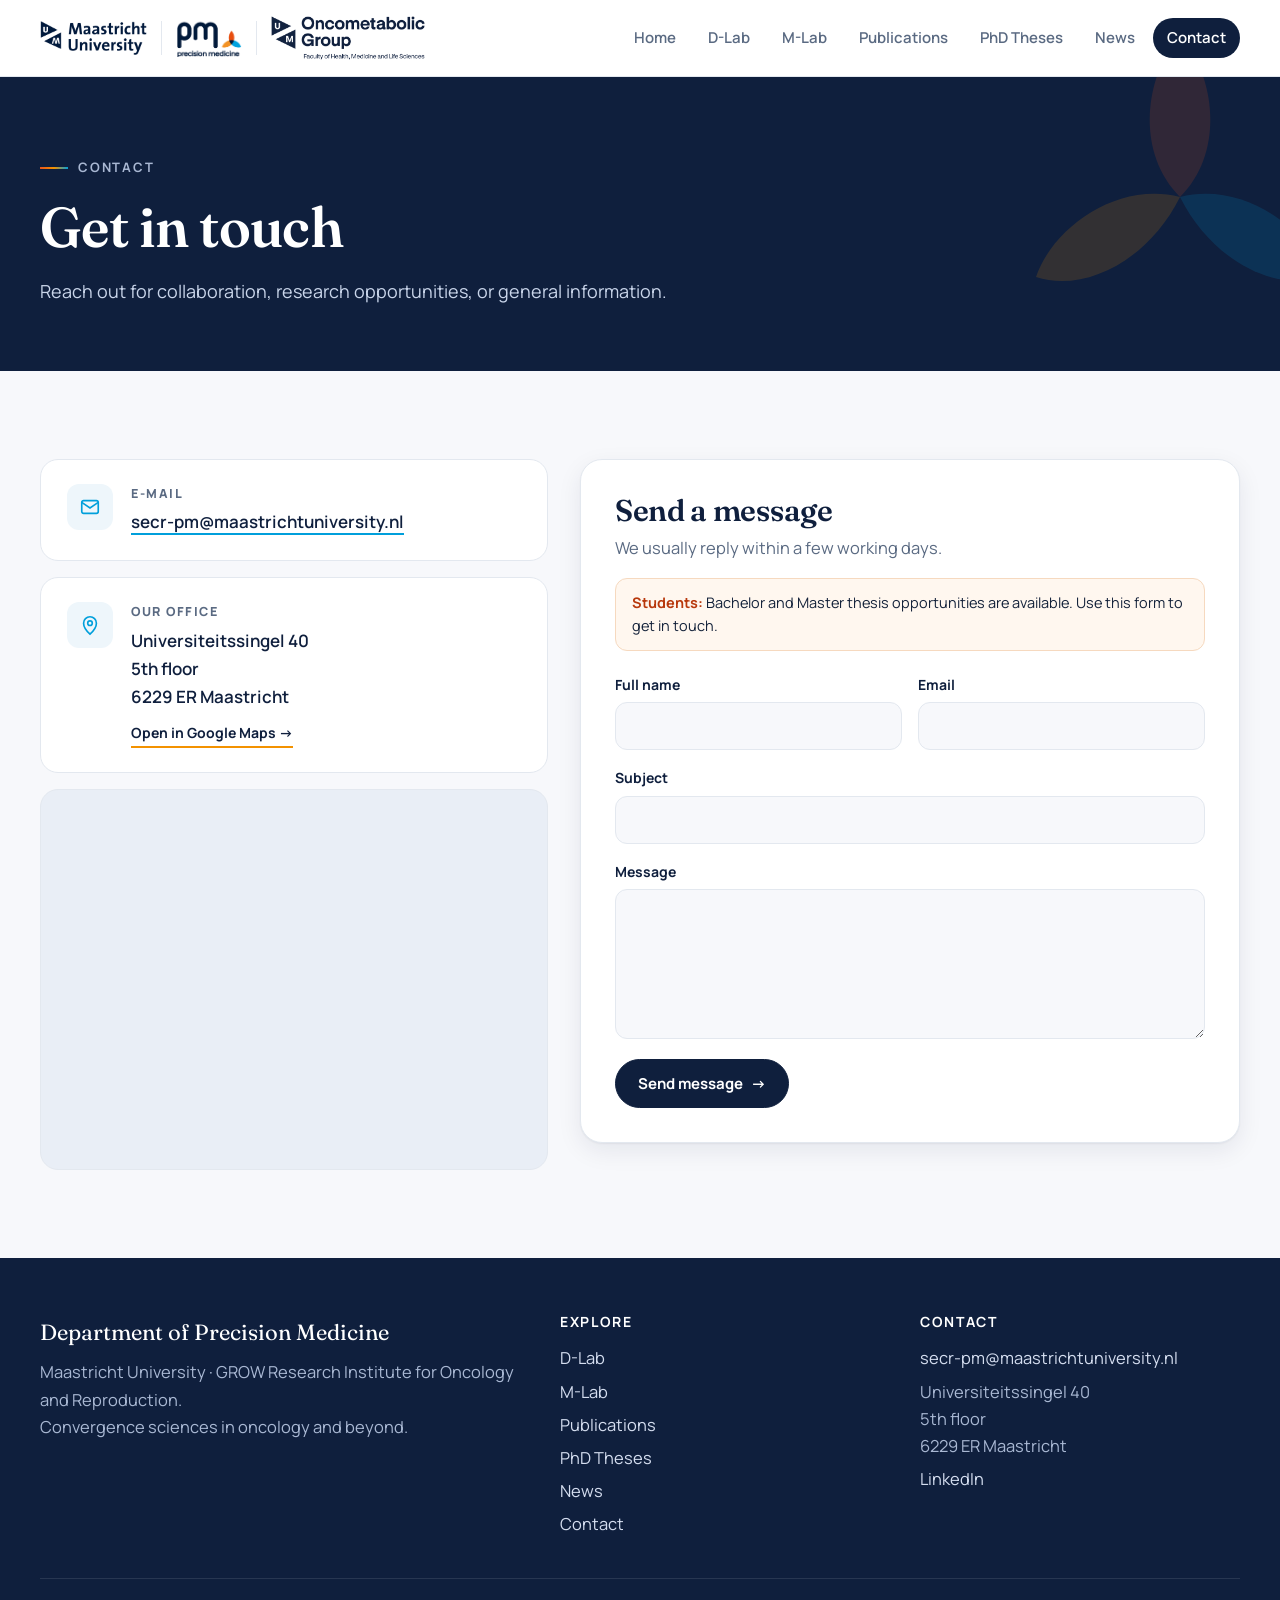
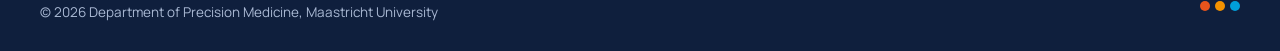
==== commit c97d729b: "Remove phone number" ====
--- a/contact.html
+++ b/contact.html
@@ -49,7 +49,6 @@
 <section class="section"><div class="wrap contact-grid">
   <div>
     <div class="info-cards">
-      <div class="info"><span class="ic"><svg viewBox="0 0 24 24" fill="none" stroke="currentColor" stroke-width="1.8"><path d="M5 3h4l2 5-2.5 1.5a11 11 0 0 0 6 6L16 13l5 2v4a2 2 0 0 1-2 2A16 16 0 0 1 3 5a2 2 0 0 1 2-2z"/></svg></span><div><div class="k">Phone</div><div class="v"><a href="tel:+31433883549">+31 (0)43 388 3549</a></div></div></div>
       <div class="info"><span class="ic"><svg viewBox="0 0 24 24" fill="none" stroke="currentColor" stroke-width="1.8"><rect x="3" y="5" width="18" height="14" rx="2"/><path d="m3 7 9 6 9-6"/></svg></span><div><div class="k">E-mail</div><div class="v"><a href="mailto:secr-pm@maastrichtuniversity.nl">secr-pm@maastrichtuniversity.nl</a></div></div></div>
       <div class="info"><span class="ic"><svg viewBox="0 0 24 24" fill="none" stroke="currentColor" stroke-width="1.8"><path d="M12 22s7-6.5 7-12a7 7 0 0 0-14 0c0 5.5 7 12 7 12z"/><circle cx="12" cy="10" r="2.5"/></svg></span><div><div class="k">Our office</div><div class="v">Universiteitssingel 40<br>5th floor<br>6229 ER Maastricht</div>
         <a class="link-more" style="display:inline-block;margin-top:10px;font-size:14px" href="https://www.google.com/maps/search/?api=1&amp;query=Universiteitssingel+40,+6229+ER+Maastricht" target="_blank" rel="noopener">Open in Google Maps →</a></div></div>
@@ -89,7 +88,6 @@
       <div>
         <h4>Contact</h4>
         <ul>
-          <li><a href="tel:+31433883549">+31 (0)43 388 3549</a></li>
           <li><a href="mailto:secr-pm@maastrichtuniversity.nl">secr-pm@maastrichtuniversity.nl</a></li>
           <li>Universiteitssingel 40<br>5th floor<br>6229 ER Maastricht</li>
           <li><a href="https://www.linkedin.com/company/precision-medicine-maastricht-university/" target="_blank" rel="noopener">LinkedIn</a></li>
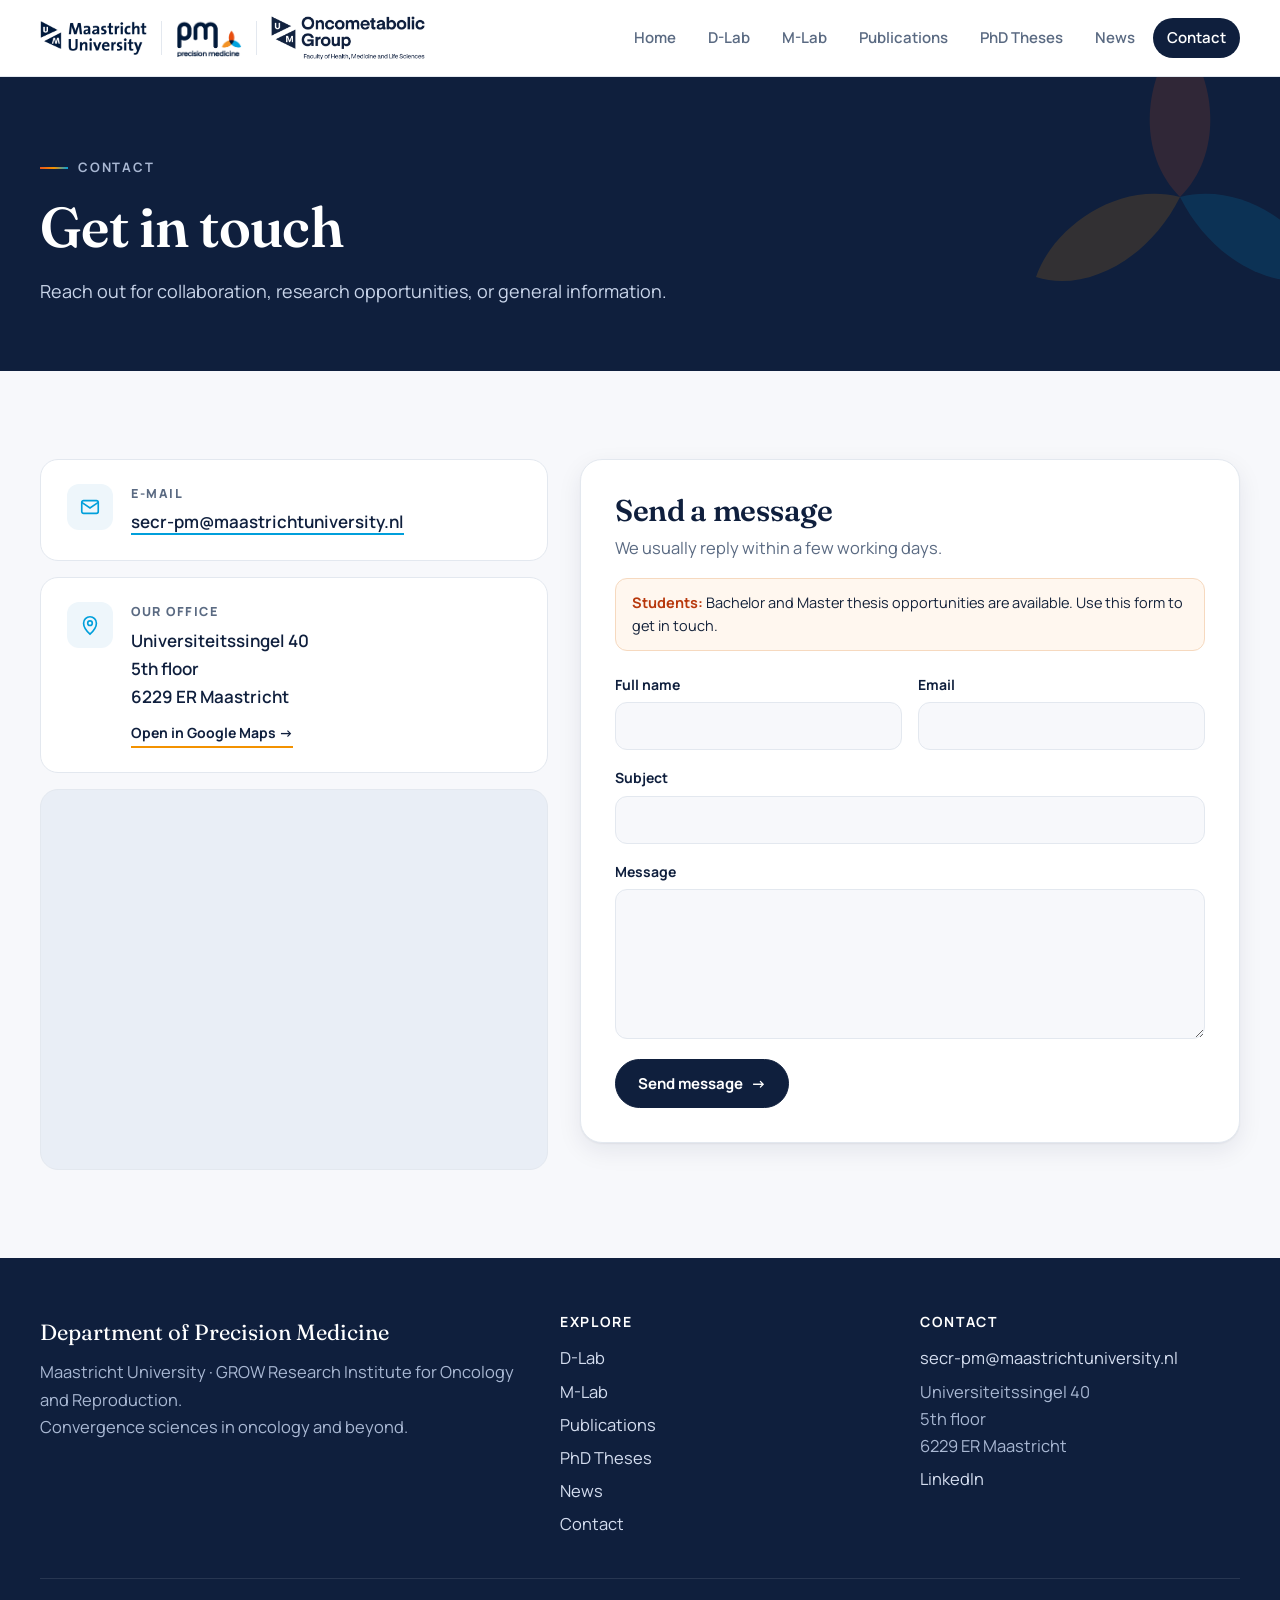
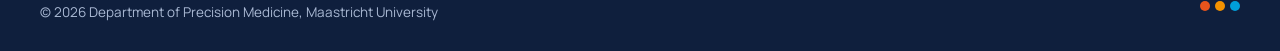
==== commit 52f276a7: "Bump stylesheet version" ====
--- a/contact.html
+++ b/contact.html
@@ -14,7 +14,7 @@
 <link rel="preconnect" href="https://fonts.googleapis.com">
 <link rel="preconnect" href="https://fonts.gstatic.com" crossorigin>
 <link href="https://fonts.googleapis.com/css2?family=Fraunces:ital,opsz,wght@0,9..144,500;0,9..144,600;1,9..144,500;1,9..144,600&family=Manrope:wght@400;500;600;700;800&display=swap" rel="stylesheet">
-<link rel="stylesheet" href="assets/css/site.css?v=20261124b">
+<link rel="stylesheet" href="assets/css/site.css?v=20261125d">
 </head>
 <body class="">
 <header class="site-header">
--- a/assets/css/site.css
+++ b/assets/css/site.css
@@ -365,6 +365,28 @@
 .reveal.in { opacity: 1; transform: none; }
 @media (prefers-reduced-motion: reduce) { .reveal { opacity: 1; transform: none; } }
 
+/* Organisation links in the home intro: plain blue hyperlinks */
+.lead a.org-link { color: #0b57d0; text-decoration: underline; text-underline-offset: 2px; }
+.lead a.org-link:hover, .lead a.org-link:focus-visible { color: #0842a0; }
+/* ---------- Oncometabolism theme (home) ---------- */
+.omg { background: var(--white); }
+.omg-grid { display: grid; grid-template-columns: 1.5fr 1fr; gap: 56px; align-items: center; }
+.omg-grid h2 { font-size: clamp(28px, 3vw, 40px); margin: 8px 0 18px; }
+.omg-grid p { color: var(--muted); font-size: 17px; margin: 0 0 14px; }
+.omg-grid .omg-lead { color: var(--ink); font-size: 19px; margin-bottom: 10px; }
+.omg-more summary { display: inline-flex; align-items: center; gap: 6px; cursor: pointer; list-style: none; font-weight: 600; font-size: 15px; color: var(--navy); border-bottom: 2px solid var(--amber); padding-bottom: 2px; }
+.omg-more summary::-webkit-details-marker { display: none; }
+.omg-more summary:hover { color: var(--orange); }
+.omg-more .less { display: none; }
+.omg-more[open] .more { display: none; }
+.omg-more[open] .less { display: inline; }
+.omg-more .chev { transition: transform .2s; display: inline-block; }
+.omg-more[open] .chev { transform: rotate(180deg); }
+.omg-more[open] summary { margin-bottom: 16px; }
+.omg-card { background: var(--paper); border: 1px solid var(--line); border-radius: 28px; padding: 44px 36px; box-shadow: var(--shadow); display: grid; place-items: center; }
+.omg-card img { width: 100%; max-width: 360px; height: auto; }
+@media (max-width: 860px) { .omg-grid { grid-template-columns: 1fr; gap: 28px; } .omg-card { padding: 28px; } }
+
 /* ---------- Responsive ---------- */
 @media (max-width: 1020px) {
   .hero .wrap { grid-template-columns: 1fr; padding: 64px 0; }
